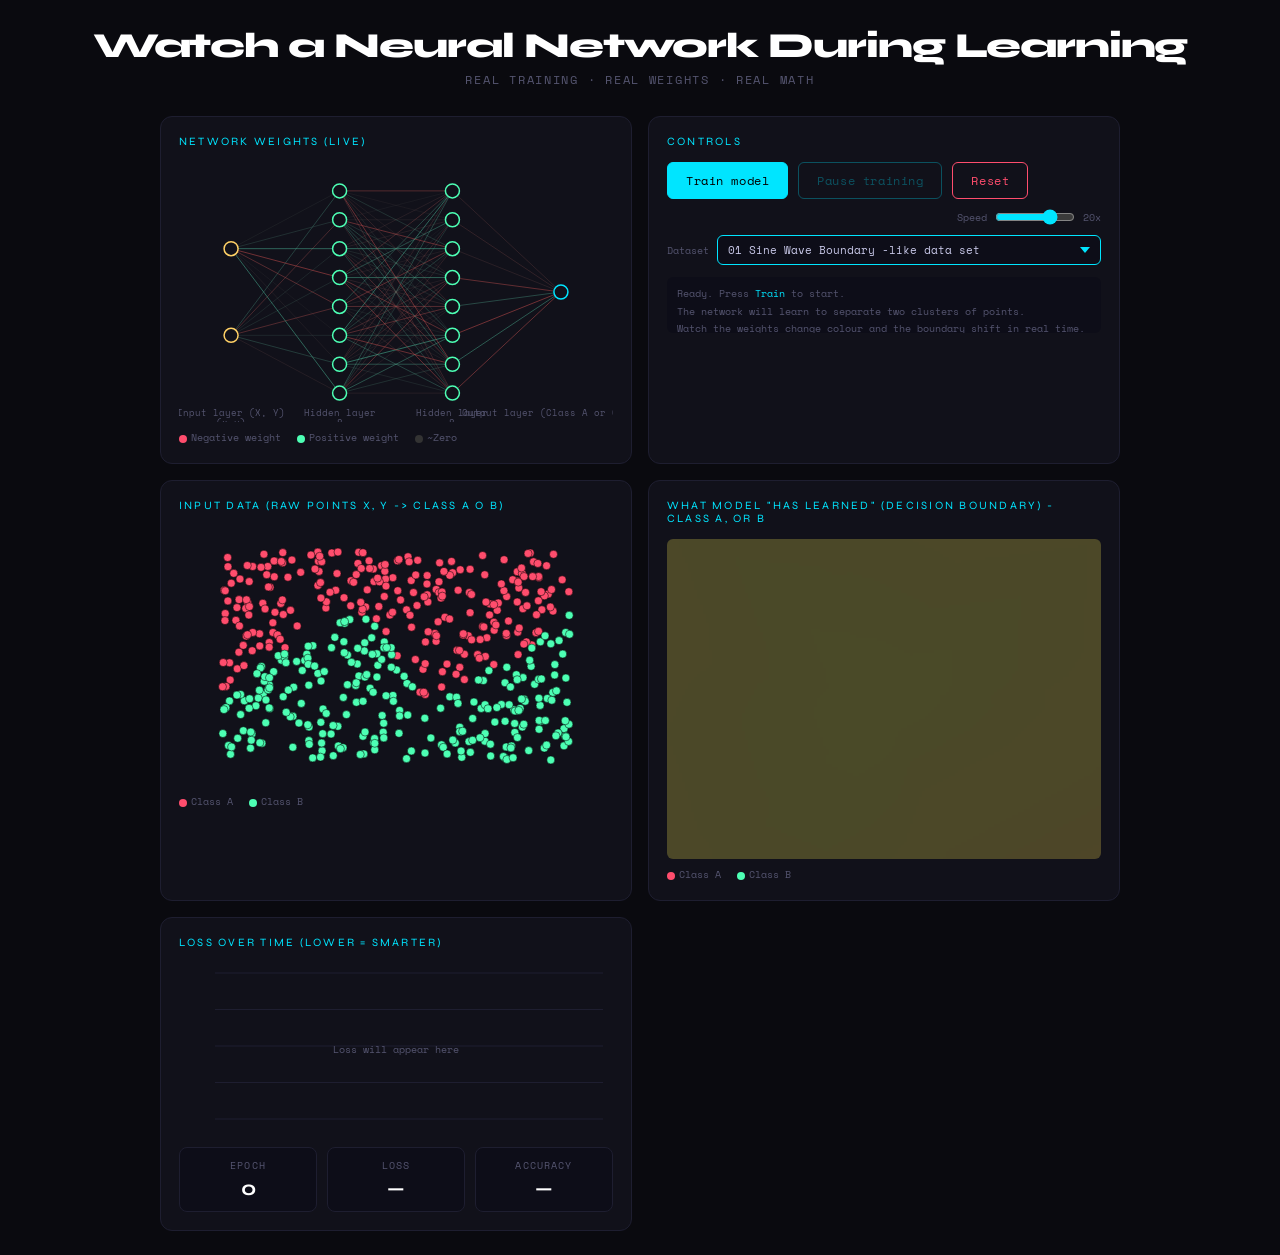
==== static/index.html @ ba4d58bf "Create index.html" ====
<!DOCTYPE html>
<html lang="en">
<head>
<meta charset="UTF-8">
<meta name="viewport" content="width=device-width, initial-scale=1.0">
<title>Watch a Neural Network During Learning</title>
<style>
  @import url('https://fonts.googleapis.com/css2?family=Space+Mono:wght@400;700&family=Syne:wght@400;700;800&display=swap');

  :root {
    --bg: #0a0a0f;
    --panel: #11111a;
    --border: #1e1e30;
    --accent: #00e5ff;
    --hot: #ff4d6d;
    --cool: #4dffb4;
    --mid: #ffd166;
    --text: #c8c8e8;
    --dim: #555570;
  }

  * { margin: 0; padding: 0; box-sizing: border-box; }

  body {
    background: var(--bg);
    color: var(--text);
    font-family: 'Space Mono', monospace;
    min-height: 100vh;
    display: flex;
    flex-direction: column;
    align-items: center;
    padding: 24px 16px;
  }

  h1 {
    font-family: 'Syne', sans-serif;
    font-weight: 800;
    font-size: clamp(1.4rem, 4vw, 2.2rem);
    color: #fff;
    letter-spacing: -0.03em;
    margin-bottom: 4px;
  }

  .subtitle {
    font-size: 0.72rem;
    color: var(--dim);
    letter-spacing: 0.15em;
    margin-bottom: 28px;
    text-transform: uppercase;
  }

  .layout {
    display: grid;
    grid-template-columns: 1fr 1fr;
    gap: 16px;
    width: 100%;
    max-width: 960px;
  }

  @media (max-width: 680px) {
    .layout { grid-template-columns: 1fr; }
  }

  .panel {
    background: var(--panel);
    border: 1px solid var(--border);
    border-radius: 12px;
    padding: 18px;
  }

  .panel-title {
    font-family: 'Syne', sans-serif;
    font-size: 0.7rem;
    letter-spacing: 0.2em;
    text-transform: uppercase;
    color: var(--accent);
    margin-bottom: 14px;
  }

  /* Network canvas */
  #netCanvas {
    width: 100%;
    height: 260px;
    display: block;
  }

  /* Network canvas */
  #inputCanvas {
    width: 100%;
    height: 260px;
    display: block;
  }

  /* Decision boundary */
  #boundaryCanvas {
    width: 100%;
    height: 320px;
    display: block;
    border-radius: 6px;
  }

  /* Loss chart */
  #lossCanvas {
    width: 100%;
    height: 180px;
    display: block;
  }

  /* Stats row */
  .stats {
    display: grid;
    grid-template-columns: repeat(3, 1fr);
    gap: 10px;
    margin-top: 4px;
  }

  .stat {
    background: #0d0d18;
    border: 1px solid var(--border);
    border-radius: 8px;
    padding: 10px;
    text-align: center;
  }

  .stat-label {
    font-size: 0.6rem;
    color: var(--dim);
    text-transform: uppercase;
    letter-spacing: 0.12em;
    margin-bottom: 4px;
  }

  .stat-value {
    font-family: 'Syne', sans-serif;
    font-size: 1.3rem;
    font-weight: 700;
    color: #fff;
  }

  /* Controls */
  .controls {
    display: flex;
    gap: 10px;
    flex-wrap: wrap;
    align-items: center;
    margin-top: 14px;
  }

  button {
    font-family: 'Space Mono', monospace;
    font-size: 0.72rem;
    padding: 9px 18px;
    border-radius: 6px;
    border: 1px solid var(--accent);
    background: transparent;
    color: var(--accent);
    cursor: pointer;
    transition: all 0.15s;
    letter-spacing: 0.05em;
  }

  button:hover { background: var(--accent); color: #000; }
  button:disabled { opacity: 0.3; cursor: default; }
  button.primary { background: var(--accent); color: #000; border-color: var(--accent); }
  button.primary:hover { background: #00c4dd; }
  button.danger { border-color: var(--hot); color: var(--hot); }
  button.danger:hover { background: var(--hot); color: #fff; }

  .speed-wrap {
    display: flex;
    align-items: center;
    gap: 8px;
    font-size: 0.65rem;
    color: var(--dim);
    margin-left: auto;
  }

  .dataset-wrap {
    display: flex;
    align-items: center;
    gap: 8px;
    font-size: 0.65rem;
    color: var(--dim);
    width: 100%;
    margin-top: 10px;
  }

  select#datasetSelect {
    font-family: 'Space Mono', monospace;
    font-size: 0.68rem;
    background: #0d0d18;
    color: var(--text);
    border: 1px solid var(--accent);
    border-radius: 6px;
    padding: 6px 10px;
    cursor: pointer;
    flex: 1;
    appearance: none;
    -webkit-appearance: none;
    background-image: url("data:image/svg+xml,%3Csvg xmlns='http://www.w3.org/2000/svg' width='10' height='6'%3E%3Cpath d='M0 0l5 6 5-6z' fill='%2300e5ff'/%3E%3C/svg%3E");
    background-repeat: no-repeat;
    background-position: right 10px center;
    padding-right: 28px;
  }

  select#datasetSelect:focus { outline: none; border-color: var(--cool); }

  input[type=range] {
    accent-color: var(--accent);
    width: 80px;
  }

  /* Log */
  .log {
    font-size: 0.65rem;
    color: var(--dim);
    height: 56px;
    overflow-y: auto;
    background: #0d0d18;
    border-radius: 6px;
    padding: 8px 10px;
    margin-top: 12px;
    line-height: 1.7;
  }

  .log span { color: var(--accent); }

  /* Legend */
  .legend {
    display: flex;
    gap: 16px;
    font-size: 0.62rem;
    color: var(--dim);
    margin-top: 8px;
  }

  .dot {
    display: inline-block;
    width: 8px; height: 8px;
    border-radius: 50%;
    margin-right: 4px;
    vertical-align: middle;
  }
</style>
</head>
<body>

<h1>Watch a Neural Network During Learning</h1>
<p class="subtitle">Real training · Real weights · Real math</p>

<div class="layout">

  <!-- Network diagram -->
  <div class="panel">
    <div class="panel-title">Network Weights (live)</div>
    <canvas id="netCanvas"></canvas>
    <div class="legend">
      <span><span class="dot" style="background:#ff4d6d"></span>Negative weight</span>
      <span><span class="dot" style="background:#4dffb4"></span>Positive weight</span>
      <span><span class="dot" style="background:#333"></span>~Zero</span>
    </div>
  </div>

  <!-- Controls + log -->
  <div class="panel">
    <div class="panel-title">Controls</div>
    <div class="controls">
      <button class="primary" id="btnStart">Train model</button>
      <button id="btnPause" disabled>Pause training</button>
      <button class="danger" id="btnReset">Reset</button>
      <div class="speed-wrap">
        Speed
        <input type="range" id="speedSlider" min="1" max="20" value="15">
        <span id="speedLabel">20x</span>
      </div>
    </div>
    <div class="dataset-wrap">
      <span>Dataset</span>
      <select id="datasetSelect">
<option>01 Sine Wave Boundary -like data set</option>
<option>02 Galaxy -like data set</option>
<option>03 Target -like data set</option>
<option>04 Gauss -like data set</option>
<option>05 Diamond -like data set</option>
<option>06 X shape -like data set</option>
<option>07 Random Gauss -like data set</option>
<option>08 Noise XOR -like data set</option>
<option>09 Heart shape -like data set</option>
<option>10 Yin/Yang shape -like data set</option>
<option>11 Checker board XOR shape -like data set</option>
<option>12 Donut shape -like data set</option>
<option>13 Pacman shape -like data set</option>
<option>14 Darts shape -like data set</option>
<option>15 Circles interleaved -like data set</option>
<option>16 Sunflower/Fibonacci -like data set</option>
<option>17 Eclipses -like data set</option>
<option>18 Clock -like data set</option>
<option>19 Target circle -like data set</option>
      </select>
    </div>
    <div class="log" id="log">
      Ready. Press <span>Train</span> to start.<br>
      The network will learn to separate two clusters of points.<br>
      Watch the weights change colour and the boundary shift in real time.
    </div>
  </div>


  <div class="panel">
    <div class="panel-title">Input Data (raw points X, Y -> class A o B)</div>
    <canvas id="inputCanvas"></canvas>
    <div class="legend">
      <span><span class="dot" style="background:#ff4d6d"></span>Class A</span>
      <span><span class="dot" style="background:#4dffb4"></span>Class B</span>
    </div>
  </div>

  <!-- Decision boundary -->
  <div class="panel">
    <div class="panel-title">What model "has learned" (decision boundary) - Class A, or B</div>
    <canvas id="boundaryCanvas"></canvas>
    <div class="legend">
      <span><span class="dot" style="background:#ff4d6d"></span>Class A</span>
      <span><span class="dot" style="background:#4dffb4"></span>Class B</span>
    </div>
  </div>

  <!-- Loss chart -->
  <div class="panel">
    <div class="panel-title">Loss Over Time (lower = smarter)</div>
    <canvas id="lossCanvas"></canvas>
    <div class="stats">
      <div class="stat">
        <div class="stat-label">Epoch</div>
        <div class="stat-value" id="epochVal">0</div>
      </div>
      <div class="stat">
        <div class="stat-label">Loss</div>
        <div class="stat-value" id="lossVal">—</div>
      </div>
      <div class="stat">
        <div class="stat-label">Accuracy</div>
        <div class="stat-value" id="accVal">—</div>
      </div>
    </div>
  </div>


</div>

<script>

let dataSetName = "n/a";
let MAX_INPUT_DATA_PINTS = 500;

//=== data set functions

function makeInputDataS(n){ // 1 Sine Wave Boundary
  X = [], Y = [];
  for (let i = 0; i < n; i++) {
    const x = (Math.random() - 0.5) * 8;
    const y = (Math.random() - 0.5) * 8;
    // boundary: y = 1.5 * sin(x * 1.2) + 0.5*sin(x*2.5)
    const boundary = 1.5 * Math.sin(x * 1.2) + 0.5 * Math.sin(x * 2.5);
    const label = y > boundary ? 1 : 0;
    X.push([x, y]);
    Y.push(label);
  }

  return { X, Y }
}

function makeInputDataGL(n) { // 2 Galaxy
  X = [], Y = [];
  while (X.length < n) {
    const arm = Math.floor(Math.random() * 4);
    const t = Math.random() * 3;
    const angle = arm * Math.PI / 2 + t * 0.8;
    const r = t + (Math.random() - 0.5) * 0.4;
    X.push([r * Math.cos(angle), r * Math.sin(angle)]);
    Y.push(arm % 2); // alternate arms = alternate classes
  }
  return { X, Y };
}

function makeInputDataT(n) { // 3 Target
  X = [], Y = [];
  for (let i = 0; i < n; i++) {
    const angle = Math.random() * 2 * Math.PI;
    const r = Math.random() * 5;
    X.push([r * Math.cos(angle), r * Math.sin(angle)]);
    Y.push(Math.floor(r / 1.7) % 2);
  }
  return { X, Y };
}

function makeInputDataG(n) { // 4 Gauss
  X = [], Y = [];
  const gauss = () => (Math.random()+Math.random()+Math.random()-1.5);
  for (let i = 0; i < n / 2; i++) {
    X.push([gauss() + 2, gauss()]);  Y.push(0);
    X.push([gauss() - 2, gauss()]);  Y.push(1);
  }
  return { X, Y };
}

function makeInputDataD(n) { // 5 Diamond
  X = [], Y = [];
  for (let i = 0; i < n; i++) {
    const x = (Math.random() - 0.5) * 8;
    const y = (Math.random() - 0.5) * 8;
    // inside a diamond: |x| + |y| < 2.5
    Y.push(Math.abs(x) + Math.abs(y) < 2.5 ? 0 : 1);
    X.push([x, y]);
  }
  return { X, Y };
}

function makeInputDataX(n) { // 6 X shape
  X = [], Y = [];
  for (let i = 0; i < n; i++) {
    const x = (Math.random() - 0.5) * 8;
    const y = (Math.random() - 0.5) * 8;
    const onX = Math.abs(Math.abs(x) - Math.abs(y)) < 0.8;
    Y.push(onX ? 0 : 1);
    X.push([x, y]);
  }
  return { X, Y };
}

function makeInputDataRG(n) { // 7 Random Gauss
  X = [], Y = [];
  const centers = [[-3,2],[3,2],[0,-3],[-2,-2],[2,-1]];
  const labels  = [0, 1, 0, 1, 0];
  const gauss = () => (Math.random()+Math.random()-0.5)*1.2;
  for (let i = 0; i < n; i++) {
    const c = Math.floor(Math.random() * centers.length);
    X.push([centers[c][0] + gauss(), centers[c][1] + gauss()]);
    Y.push(labels[c]);
  }
  return { X, Y };
}

function makeInputDataN(n) { // 8 Noise XOR
  X = [], Y = [];
  const gauss = () => (Math.random()+Math.random()-0.5)*1.5;
  for (let i = 0; i < n / 4; i++) {
    X.push([ 2+gauss(),  2+gauss()]); Y.push(0);
    X.push([-2+gauss(), -2+gauss()]); Y.push(0);
    X.push([ 2+gauss(), -2+gauss()]); Y.push(1);
    X.push([-2+gauss(),  2+gauss()]); Y.push(1);
  }
  return { X, Y };
}

function makeInputDataH(n) { // 9 Heart shape
  X = [], Y = [];
  while (X.length < n) {
    const x = (Math.random() - 0.5) * 8;
    const y = (Math.random() - 0.5) * 8;
    // heart equation: (x²+y²-1)³ < x²y³
    const xs = x * 0.5, ys = y * 0.5 - 0.3;
    const inside = Math.pow(xs*xs + ys*ys - 1, 3) < xs*xs * ys*ys*ys;
    X.push([x, y]);
    Y.push(inside ? 0 : 1);
  }
  return { X, Y };
}

function makeInputDataYY(n) { // 10 Yin yang
  X = [], Y = [];
  while (X.length < n) {
    const x = (Math.random() - 0.5) * 8;
    const y = (Math.random() - 0.5) * 8;
    const r = Math.sqrt(x*x + y*y);
    if (r > 4) continue; // stay inside circle
    const angle = Math.atan2(y, x); // -PI to PI
    // Pinwheel: class determined by angle + radius twist
    const twist = angle + r * 0.9;
    const label = ((Math.floor(twist / Math.PI)) % 2 + 2) % 2;
    X.push([x, y]);
    Y.push(label);
  }
  return { X, Y };
}

function makeInputDataC(n) { // 11 Checker bord XOR
  X = [], Y = [];
  for (let i = 0; i < n; i++) {
    const x = (Math.random() - 0.5) * 8;
    const y = (Math.random() - 0.5) * 8;
    const col = Math.floor((x + 4) / 2);
    const row = Math.floor((y + 4) / 2);
    const label = (col + row) % 2;
    X.push([x, y]);
    Y.push(label);
  }
  return { X, Y };
}

function makeInputDataDO(n) { // 12 Donut shape
  X = [], Y = [];
  while (X.length < n) {
    const angle = Math.random() * 2 * Math.PI;
    const r = Math.random() * 6;
    const band = Math.floor(r / 1.5);
    if (band > 3) continue;
    X.push([r * Math.cos(angle), r * Math.sin(angle)]);
    Y.push(band % 2);
  }
  return { X, Y };
}

function makeInputDataP(n) { // 13 Pacman
  X = [], Y = [];
  while (X.length < n) {
    const x = (Math.random() - 0.5) * 8, y = (Math.random() - 0.5) * 8;
    const r = Math.sqrt(x*x + y*y);
    const angle = Math.atan2(y, x);
    const mouth = Math.abs(angle) < 0.5;
    const insidePacman = r < 3.5 && !mouth;
    X.push([x, y]); Y.push(insidePacman ? 0 : 1);
  }
  return { X, Y };
}

function makeInputDataDT(n) { // 14 Darts
  X = [], Y = [];
  while (X.length < n) {
    const x = (Math.random() - 0.5) * 8, y = (Math.random() - 0.5) * 8;
    const r = Math.sqrt(x*x + y*y);
    if (r > 4) continue;
    const slice = Math.floor((Math.atan2(y, x) + Math.PI) / (Math.PI / 4));
    const ring  = Math.floor(r / 1.3);
    X.push([x, y]); Y.push((slice + ring) % 2);
  }
  return { X, Y };
}

function makeInputDataCI(n) { // 15 Circles interleaved
  X = [], Y = [];
  for (let i = 0; i < n; i++) {
    const x = (Math.random() - 0.5) * 10, y = (Math.random() - 0.5) * 10;
    const inA = (x+1.5)**2 + y**2 < 9;
    const inB = (x-1.5)**2 + y**2 < 9;
    if (!inA && !inB) { i--; continue; }
    X.push([x, y]);
    Y.push(inA && !inB ? 0 : inB && !inA ? 1 : Math.random() > 0.5 ? 0 : 1);
  }
  return { X, Y };
}

function makeInputDataSF(n) { // 16 Sunflower / Fibonacci
  X = [], Y = [];
  const golden = Math.PI * (3 - Math.sqrt(5));
  for (let i = 0; i < n; i++) {
    const r = Math.sqrt(i / n) * 5;
    const theta = i * golden;
    X.push([r * Math.cos(theta), r * Math.sin(theta)]);
    Y.push(i % 2);
  }
  return { X, Y };
}

function makeInputDataE(n) { // 17 Eclipses
  X = [], Y = [];
  for (let i = 0; i < n; i++) {
    const x = (Math.random() - 0.5) * 10, y = (Math.random() - 0.5) * 10;
    const ax = x * 0.7 + y * 0.7, ay = -x * 0.7 + y * 0.7;
    const inA = (ax/3.5)**2 + (ay/1.5)**2 < 1;
    const bx = x * 0.7 - y * 0.7, by = x * 0.7 + y * 0.7;
    const inB = (bx/3.5)**2 + (by/1.5)**2 < 1;
    if (!inA && !inB) { i--; continue; }
    X.push([x, y]); Y.push(inA ? 0 : 1);
  }
  return { X, Y };
}

function makeInputDataCL(n) { // Clock
  X = [], Y = [];
  const g = () => (Math.random() + Math.random() - 1) * 0.35;
  for (let i = 0; i < n; i++) {
    const hour = Math.floor(Math.random() * 12);
    const angle = (hour / 12) * 2 * Math.PI;
    X.push([3 * Math.cos(angle) + g(), 3 * Math.sin(angle) + g()]);
    Y.push(hour % 2);
  }
  return { X, Y };
}

function makeInputDataTC(n) { // Target cirlces
  X = [], Y = [];
  while (X.length < n) {
    const x = (Math.random() - 0.5) * 8, y = (Math.random() - 0.5) * 8;
    const r = Math.sqrt(x*x + y*y);
    if (r > 4) continue;
    const onCross = Math.abs(x) < 0.5 || Math.abs(y) < 0.5;
    const ring = Math.floor(r / 1.3) % 2;
    X.push([x, y]); Y.push(onCross ? 0 : ring);
  }
  return { X, Y };
}

function makeInputData(n = MAX_INPUT_DATA_PINTS) {
   let X = [], Y = [];


  // Target, Gauss,   Diamond, X Shape, Random Gauss, Noise XOR, Heart Shape<
  switch (dataSetName){
    case "01 Sine Wave Boundary -like data set":        ({X, Y} = makeInputDataS(n));        break;
    case "02 Galaxy -like data set":                    ({X, Y} = makeInputDataGL(n));       break;
    case "03 Target -like data set":                    ({X, Y} = makeInputDataT(n));        break;
    case "04 Gauss -like data set":                     ({X, Y} = makeInputDataG(n));        break;
    case "05 Diamond -like data set":                   ({X, Y} = makeInputDataD(n));        break;
    case "06 X shape -like data set":                   ({X, Y} = makeInputDataX(n));        break;
    case "07 Random Gauss -like data set":              ({X, Y} = makeInputDataRG(n));       break;
    case "08 Noise XOR -like data set":                 ({X, Y} = makeInputDataN(n));        break;
    case "09 Heart shape -like data set":               ({X, Y} = makeInputDataH(n));        break;
    case "10 Yin/Yang shape -like data set":            ({X, Y} = makeInputDataYY(n));       break;
    case "11 Checker board XOR shape -like data set":   ({X, Y} = makeInputDataC(n));        break;
    case "12 Donut shape -like data set":               ({X, Y} = makeInputDataDO(n));       break;
    case "13 Pacman shape -like data set":              ({X, Y} = makeInputDataP(n));        break;
    case "14 Darts shape -like data set":               ({X, Y} = makeInputDataDT(n));       break;
    case "15 Circles interleaved -like data set":       ({X, Y} = makeInputDataCI(n));       break;
    case "16 Sunflower/Fibonacci -like data set":       ({X, Y} = makeInputDataSF(n));       break;
    case "17 Eclipses -like data set":                  ({X, Y} = makeInputDataE(n));        break;
    case "18 Clock -like data set":                     ({X, Y} = makeInputDataCL(n));       break;
    case "19 Target circle -like data set":             ({X, Y} = makeInputDataTC(n));       break;

    default:
        alert("no input data "+dataSetName);
  }
  return { X, Y };
}

// --- Tiny neural net: 2 ? 8 ? 8 ? 1 ----------------------------------------
function randW(r, c) {
  return Array.from({ length: r }, () =>
    Array.from({ length: c }, () => (Math.random() - 0.5) * 0.5));
}
function randB(n) { return Array(n).fill(0); }

let W1, b1, W2, b2, W3, b3;
function initWeights() {
  W1 = randW(8, 2); b1 = randB(8);
  W2 = randW(8, 8); b2 = randB(8);
  W3 = randW(1, 8); b3 = randB(1);
}

const relu = x => Math.max(0, x);
const reluD = x => x > 0 ? 1 : 0;
const sigmoid = x => 1 / (1 + Math.exp(-x));

function forward(x) {
  // Layer 1
  const z1 = W1.map((row, i) => row.reduce((s, w, j) => s + w * x[j], 0) + b1[i]);
  const a1 = z1.map(relu);
  // Layer 2
  const z2 = W2.map((row, i) => row.reduce((s, w, j) => s + w * a1[j], 0) + b2[i]);
  const a2 = z2.map(relu);
  // Output
  const z3 = [W3[0].reduce((s, w, j) => s + w * a2[j], 0) + b3[0]];
  const a3 = z3.map(sigmoid);
  return { z1, a1, z2, a2, z3, a3 };
}

function trainStep(X, Y, lr = 0.01) {
  let totalLoss = 0;
  // Accumulate gradients
  const dW1 = W1.map(r => r.map(() => 0));
  const db1 = b1.map(() => 0);
  const dW2 = W2.map(r => r.map(() => 0));
  const db2 = b2.map(() => 0);
  const dW3 = W3.map(r => r.map(() => 0));
  const db3 = b3.map(() => 0);

  for (let s = 0; s < X.length; s++) {
    const x = X[s], y = Y[s];
    const { z1, a1, z2, a2, a3 } = forward(x);
    const pred = a3[0];
    const eps = 1e-7;
    totalLoss += -(y * Math.log(pred + eps) + (1 - y) * Math.log(1 - pred + eps));

    // Output gradient
    const dz3 = [pred - y];

    // W3, b3
    for (let i = 0; i < W3.length; i++)
      for (let j = 0; j < W3[0].length; j++)
        dW3[i][j] += dz3[i] * a2[j];
    for (let i = 0; i < b3.length; i++) db3[i] += dz3[i];

    // Layer 2
    const da2 = a2.map((_, j) => W3[0][j] * dz3[0]);
    const dz2 = da2.map((d, i) => d * reluD(z2[i]));
    for (let i = 0; i < W2.length; i++)
      for (let j = 0; j < W2[0].length; j++)
        dW2[i][j] += dz2[i] * a1[j];
    for (let i = 0; i < b2.length; i++) db2[i] += dz2[i];

    // Layer 1
    const da1 = a1.map((_, j) => W2.reduce((s, row, i) => s + row[j] * dz2[i], 0));
    const dz1 = da1.map((d, i) => d * reluD(z1[i]));
    for (let i = 0; i < W1.length; i++)
      for (let j = 0; j < W1[0].length; j++)
        dW1[i][j] += dz1[i] * x[j];
    for (let i = 0; i < b1.length; i++) db1[i] += dz1[i];
  }

  const n = X.length;
  const update = (W, dW, b, db) => {
    W.forEach((row, i) => row.forEach((_, j) => { W[i][j] -= lr * dW[i][j] / n; }));
    b.forEach((_, i) => { b[i] -= lr * db[i] / n; });
  };
  update(W1, dW1, b1, db1);
  update(W2, dW2, b2, db2);
  update(W3, dW3, b3, db3);

  return totalLoss / n;
}

function accuracy(X, Y) {
  let correct = 0;
  for (let i = 0; i < X.length; i++) {
    const { a3 } = forward(X[i]);
    if (Math.round(a3[0]) === Y[i]) correct++;
  }
  return correct / X.length;
}

dataSetName = document.getElementById('datasetSelect').options[document.getElementById('datasetSelect').selectedIndex].text;;

//  State
let data = makeInputData();
initWeights();
let epoch = 0;
let lossHistory = [];
let running = false;
let rafId = null;

//  Canvases
const netC = document.getElementById('netCanvas');
const netCtx = netC.getContext('2d');

const inC = document.getElementById('inputCanvas');
const inCtx = inC.getContext('2d');

const bdC = document.getElementById('boundaryCanvas');
const bdCtx = bdC.getContext('2d');

const lossC = document.getElementById('lossCanvas');
const lossCtx = lossC.getContext('2d');

function dpr(c) {
  const ratio = window.devicePixelRatio || 1;
  const rect = c.getBoundingClientRect();
  c.width = rect.width * ratio;
  c.height = rect.height * ratio;
  c.getContext('2d').scale(ratio, ratio);
  return { w: rect.width, h: rect.height };
}

function resizeAll() {
  dpr(netC);
  dpr(inC);
  dpr(bdC);
  dpr(lossC);
  drawAll();
}

// --- Draw network -------------------------------------------------------------
function weightColor(w) {
  const v = Math.tanh(w * 2);
  if (v > 0) {
    const g = Math.round(255 * v), b = Math.round(255 * v * 0.7);
    return `rgba(77,${77 + g},${77 + b},${0.3 + 0.7 * Math.abs(v)})`;
  } else {
    const r = Math.round(255 * -v);
    return `rgba(${77 + r},77,77,${0.3 + 0.7 * Math.abs(v)})`;
  }
}

function drawNetwork() {
  const rect = netC.getBoundingClientRect();
  const W = rect.width, H = rect.height;
  const ctx = netCtx;
  ctx.clearRect(0, 0, W, H);

  const layers = [2, 8, 8, 1];
  const weights = [W1, W2, W3];
  const xs = [0.12, 0.37, 0.63, 0.88].map(r => r * W);
  const nodeR = 7;

  // Compute y positions
  const ys = layers.map((n, l) =>
    Array.from({ length: n }, (_, i) => (i + 1) * H / (n + 1))
  );

  // Draw connections
  for (let l = 0; l < weights.length; l++) {
    const Wmat = weights[l];
    for (let i = 0; i < Wmat.length; i++) {
      for (let j = 0; j < Wmat[0].length; j++) {
        const w = Wmat[i][j];
        ctx.beginPath();
        ctx.strokeStyle = weightColor(w);
        ctx.lineWidth = Math.min(2.5, 0.5 + Math.abs(w) * 1.5);
        ctx.moveTo(xs[l], ys[l][j]);
        ctx.lineTo(xs[l + 1], ys[l + 1][i]);
        ctx.stroke();
      }
    }
  }

  // Draw nodes
  layers.forEach((n, l) => {
    for (let i = 0; i < n; i++) {
      const x = xs[l], y = ys[l][i];
      ctx.beginPath();
      ctx.arc(x, y, nodeR, 0, Math.PI * 2);
      ctx.fillStyle = '#11111a';
      ctx.fill();
      ctx.strokeStyle = l === 0 ? '#ffd166' : l === layers.length - 1 ? '#00e5ff' : '#4dffb4';
      ctx.lineWidth = 1.5;
      ctx.stroke();
    }
  });

  // Labels
  ctx.fillStyle = '#555570';
  ctx.font = '9px Space Mono';
  ctx.textAlign = 'center';
  ['Input layer (X, Y)\n(x,y)', 'Hidden layer\n8', 'Hidden layer\n8', 'Output layer (Class A or Class B)'].forEach((t, i) => {
    ctx.fillText(t.split('\n')[0], xs[i], H - 6);
    if (t.split('\n')[1]) ctx.fillText(t.split('\n')[1], xs[i], H + 4);
  });
}

//  Draw input
function drawInput(minX, minY, maxX, maxY) {
 const rect = inC.getBoundingClientRect();
  const W = rect.width, H = rect.height;
  const ctx = inCtx;
  ctx.clearRect(0, 0, W, H);

  // Draw data points
  data.X.forEach(([px, py], i) => {
    const cx = ((px - minX) / (maxX - minX)) * W;
    const cy = ((py - minY) / (maxY - minY)) * H;
    ctx.beginPath();
    ctx.arc(cx, cy, 4, 0, Math.PI * 2);
    ctx.fillStyle = data.Y[i] === 0 ? '#ff4d6d' : '#4dffb4';
    ctx.fill();
    ctx.strokeStyle = 'rgba(0,0,0,0.5)';
    ctx.lineWidth = 1;
    ctx.stroke();
  });
}

// --- Draw decision boundary ---------------------------------------------------
function drawBoundary() {
  const rect = bdC.getBoundingClientRect();
  const W = rect.width, H = rect.height;
  const ctx = bdCtx;

  const res = 3; // pixel resolution
  const cols = Math.ceil(W / res);
  const rows = Math.ceil(H / res);
  const imgData = ctx.createImageData(cols * res, rows * res);

  const allX = data.X.map(p => p[0]);
  const allY = data.X.map(p => p[1]);
  const minX = Math.min(...allX) - 1, maxX = Math.max(...allX) + 1;
  const minY = Math.min(...allY) - 1, maxY = Math.max(...allY) + 1;

  for (let row = 0; row < rows; row++) {
    for (let col = 0; col < cols; col++) {
      const fx = minX + (col / cols) * (maxX - minX);
      const fy = minY + (row / rows) * (maxY - minY);
      const { a3 } = forward([fx, fy]);
      const p = a3[0];
      // Colour: red for class 0, green for class 1
      const r = Math.round(255 * (1 - p));
      const g = Math.round(255 * p);
      for (let dy = 0; dy < res; dy++) {
        for (let dx = 0; dx < res; dx++) {
          const idx = ((row * res + dy) * cols * res + (col * res + dx)) * 4;
          imgData.data[idx] = r * 0.5 + 10;
          imgData.data[idx + 1] = g * 0.5 + 10;
          imgData.data[idx + 2] = 40;
          imgData.data[idx + 3] = 255;
        }
      }
    }
  }
  ctx.putImageData(imgData, 0, 0);

  drawInput(minX, minY, maxX, maxY, W, H, ctx);

}

// --- Draw loss chart ----------------------------------------------------------
function drawLoss() {
  const rect = lossC.getBoundingClientRect();
  const W = rect.width, H = rect.height;
  const ctx = lossCtx;
  ctx.clearRect(0, 0, W, H);

  const pad = { l: 36, r: 10, t: 10, b: 24 };
  const iW = W - pad.l - pad.r;
  const iH = H - pad.t - pad.b;

  // Grid
  ctx.strokeStyle = '#1e1e30';
  ctx.lineWidth = 1;
  for (let i = 0; i <= 4; i++) {
    const y = pad.t + (i / 4) * iH;
    ctx.beginPath(); ctx.moveTo(pad.l, y); ctx.lineTo(W - pad.r, y); ctx.stroke();
  }

  if (lossHistory.length < 2) {
    ctx.fillStyle = '#555570';
    ctx.font = '10px Space Mono';
    ctx.textAlign = 'center';
    ctx.fillText('Loss will appear here', W / 2, H / 2);
    return;
  }

  const maxL = Math.max(...lossHistory);
  const minL = Math.min(...lossHistory);
  const range = maxL - minL || 1;

  // Y labels
  ctx.fillStyle = '#555570';
  ctx.font = '9px Space Mono';
  ctx.textAlign = 'right';
  for (let i = 0; i <= 4; i++) {
    const v = maxL - (i / 4) * range;
    ctx.fillText(v.toFixed(2), pad.l - 4, pad.t + (i / 4) * iH + 3);
  }

  // Loss line
  ctx.beginPath();
  lossHistory.forEach((l, i) => {
    const x = pad.l + (i / (lossHistory.length - 1)) * iW;
    const y = pad.t + ((maxL - l) / range) * iH;
    i === 0 ? ctx.moveTo(x, y) : ctx.lineTo(x, y);
  });
  ctx.strokeStyle = '#00e5ff';
  ctx.lineWidth = 2;
  ctx.stroke();

  // Fill under
  ctx.lineTo(pad.l + iW, pad.t + iH);
  ctx.lineTo(pad.l, pad.t + iH);
  ctx.closePath();
  const grad = ctx.createLinearGradient(0, pad.t, 0, pad.t + iH);
  grad.addColorStop(0, 'rgba(0,229,255,0.15)');
  grad.addColorStop(1, 'rgba(0,229,255,0)');
  ctx.fillStyle = grad;
  ctx.fill();
}

function drawAll() { drawNetwork(); drawBoundary(); drawLoss(); }

// --- Training loop ------------------------------------------------------------
let stepsPerFrame = 5;

function log(msg) {
  const el = document.getElementById('log');
  el.innerHTML += msg + '<br>';
  el.scrollTop = el.scrollHeight;
}

function step() {
  if (!running) return;
  const speed = parseInt(document.getElementById('speedSlider').value);
  for (let s = 0; s < speed; s++) {
    const loss = trainStep(data.X, data.Y, 0.05);
    epoch++;
    lossHistory.push(loss);
    if (lossHistory.length > 300) lossHistory.shift();
  }

  const loss = lossHistory[lossHistory.length - 1];
  const acc = accuracy(data.X, data.Y);

  document.getElementById('epochVal').textContent = epoch;
  document.getElementById('lossVal').textContent = loss.toFixed(3);
  document.getElementById('accVal').textContent = (acc * 100).toFixed(0) + '%';

  if (epoch % 50 === 0) {
    log(`Epoch <span>${epoch}</span> — loss: <span>${loss.toFixed(4)}</span> — acc: <span>${(acc*100).toFixed(0)}%</span>`);
  }

  drawAll();
  rafId = requestAnimationFrame(step);
}

function start(){
  running = true;
  document.getElementById('btnStart').disabled = true;
  document.getElementById('btnPause').disabled = false;
  log('Training started...');

  step();
}
function refresh(){
  running = false;
  cancelAnimationFrame(rafId);
  data = makeInputData();

  initWeights();
  epoch = 0;
  lossHistory = [];
  document.getElementById('epochVal').textContent = '0';
  document.getElementById('lossVal').textContent = '—';
  document.getElementById('accVal').textContent = '—';
  document.getElementById('btnStart').disabled = false;
  document.getElementById('btnPause').disabled = true;
  document.getElementById('btnPause').textContent = 'Pause training';
  document.getElementById('log').innerHTML = 'Network reset. Press <span>Train</span> to start fresh.';
  drawAll();
}

// --- Controls -----------------------------------------------------------------
document.getElementById('btnStart').addEventListener('click', () => {
  start();
});

document.getElementById('btnPause').addEventListener('click', () => {
  running = !running;
  document.getElementById('btnPause').textContent = running ? 'Pause training' : 'Resume training';
  if (running) step();
});

document.getElementById('btnReset').addEventListener('click', () => {
  refresh();
});

document.getElementById('datasetSelect').addEventListener('change', () => {
  dataSetName = document.getElementById('datasetSelect').options[document.getElementById('datasetSelect').selectedIndex].text;;
  refresh();
  start();

});

document.getElementById('speedSlider').addEventListener('input', function() {
  document.getElementById('speedLabel').textContent = this.value + 'x';
});

// --- Init ---------------------------------------------------------------------
window.addEventListener('resize', resizeAll);
setTimeout(resizeAll, 50);
</script>
</body>
</html>
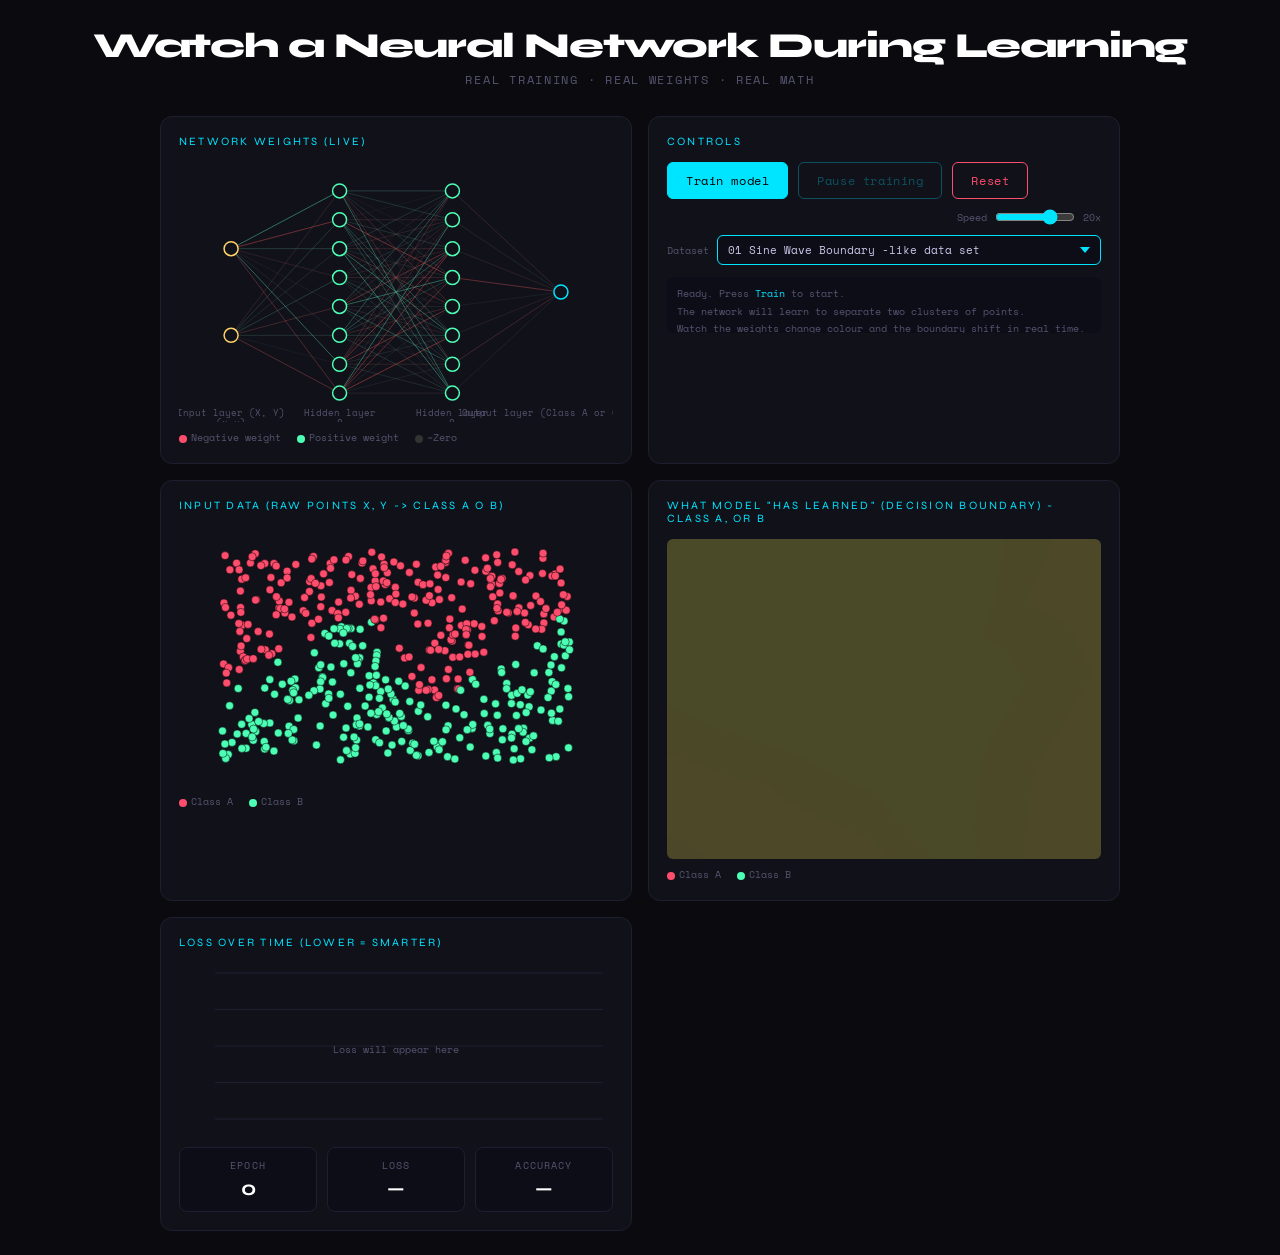
==== commit c353ffeb: "Update index.html - title" ====
--- a/static/index.html
+++ b/static/index.html
@@ -3,7 +3,7 @@
 <head>
 <meta charset="UTF-8">
 <meta name="viewport" content="width=device-width, initial-scale=1.0">
-<title>Watch a Neural Network During Learning</title>
+<title>-Watch a Neural Network During Learning</title>
 <style>
   @import url('https://fonts.googleapis.com/css2?family=Space+Mono:wght@400;700&family=Syne:wght@400;700;800&display=swap');
 
